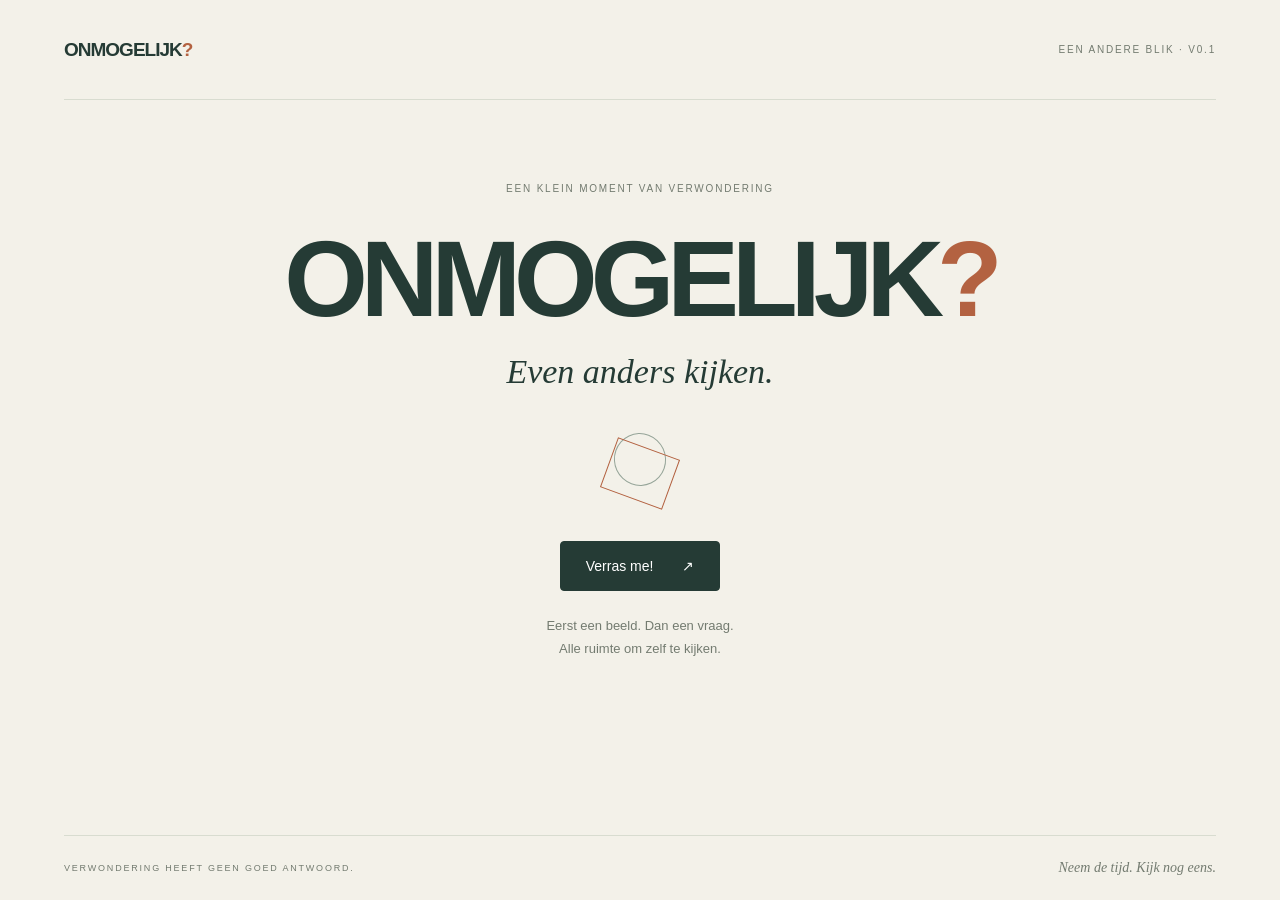
==== index.html @ 4397e981 "Build ONMOGELIJK perspective app v0.1" ====
<!doctype html>
<html lang="nl">
<head>
  <meta charset="utf-8">
  <meta name="viewport" content="width=device-width, initial-scale=1">
  <meta name="theme-color" content="#f3f1e9">
  <meta name="description" content="Een klein moment van verwondering. Eerst een onverwacht beeld, dan een open vraag.">
  <title>ONMOGELIJK? — Even anders kijken.</title>
  <link rel="stylesheet" href="style.css">
  <script type="module" src="app.js"></script>
</head>
<body>
  <header><a class="wordmark" href="./" aria-label="ONMOGELIJK? — terug naar het begin">ONMOGELIJK<span>?</span></a><span class="edition">EEN ANDERE BLIK · V0.1</span></header>
  <main>
    <section id="intro" class="intro" aria-labelledby="title">
      <p class="eyebrow">EEN KLEIN MOMENT VAN VERWONDERING</p>
      <h1 id="title">ONMOGELIJK<span>?</span></h1>
      <p class="subtitle">Even anders kijken.</p>
      <div class="intro-mark" aria-hidden="true"><span></span><i></i></div>
      <button id="start" class="primary" disabled>Verras me! <span aria-hidden="true">↗</span></button>
      <p class="hint">Eerst een beeld. Dan een vraag.<br>Alle ruimte om zelf te kijken.</p>
    </section>
    <section id="experience" class="experience" hidden aria-label="Een andere blik">
      <figure>
        <div class="image-wrap"><img id="card-image" alt="" width="1200" height="800"><span class="placeholder-label">TIJDELIJKE PROEFKAART <span id="card-number"></span></span></div>
        <figcaption><span>KIJK MAAR EVEN.</span><span>JE HOEFT NIETS OP TE LOSSEN.</span></figcaption>
      </figure>
      <div class="reflection">
        <button id="reveal" class="primary">Ontdek de vraag <span aria-hidden="true">↓</span></button>
        <div id="question-panel" hidden>
          <p class="eyebrow">EEN VRAAG OM BIJ STIL TE STAAN</p>
          <p id="question" class="question" tabindex="-1" aria-live="polite" aria-atomic="true"></p>
          <div class="actions"><button id="another" class="secondary">Andere vraag <span aria-hidden="true">↻</span></button><button id="next" class="primary">Verras me opnieuw! <span aria-hidden="true">↗</span></button></div>
        </div>
      </div>
    </section>
    <p id="status" class="status" role="status">De kaarten worden klaargelegd…</p>
    <noscript><p>Schakel JavaScript in om de kaarten te ontdekken.</p></noscript>
  </main>
  <footer><span>VERWONDERING HEEFT GEEN GOED ANTWOORD.</span><span>Neem de tijd. Kijk nog eens.</span></footer>
</body>
</html>
---- style.css ----
:root{color-scheme:light;--paper:#f3f1e9;--ink:#253b35;--muted:#737b70;--accent:#b36241;--line:#d8dcd0}*{box-sizing:border-box}body{margin:0;background:var(--paper);color:var(--ink);font-family:Arial,Helvetica,sans-serif;min-height:100svh;display:flex;flex-direction:column}header,footer{display:flex;align-items:center;justify-content:space-between;gap:24px;margin:0 5vw}header{height:100px;border-bottom:1px solid var(--line)}.wordmark{font-size:19px;font-weight:800;letter-spacing:-1px;text-decoration:none;color:inherit}.wordmark span,h1 span{color:var(--accent)}.edition,.eyebrow,figcaption,footer,.placeholder-label{font-size:10px;letter-spacing:1.8px}.edition{color:var(--muted)}main{flex:1;width:100%;max-width:1320px;margin:auto;padding:0 5vw}.intro{text-align:center;padding:70px 0 58px}.eyebrow{color:var(--muted);line-height:1.7}h1{font-size:clamp(48px,8.4vw,110px);letter-spacing:-.065em;line-height:1.05;margin:26px 0 17px;font-weight:800}.subtitle{font-family:Georgia,serif;font-style:italic;font-size:clamp(24px,3vw,34px);margin:0}.intro-mark{position:relative;width:80px;height:90px;margin:30px auto}.intro-mark span{position:absolute;inset:12px 14px 25px;border:1px solid #96a599;border-radius:50%;transform:rotate(-25deg)}.intro-mark i{position:absolute;inset:26px 7px 11px;border:1px solid var(--accent);transform:rotate(20deg)}button{font:inherit;font-size:14px;cursor:pointer;min-height:50px;padding:15px 25px;border-radius:4px;transition:background .2s,transform .2s;border:1px solid var(--ink)}button span{margin-left:25px}.primary{background:var(--ink);color:#fff}.primary:hover{background:#3c554b;transform:translateY(-1px)}.secondary{background:transparent;color:var(--ink);border-color:#bfc6b9}.secondary:hover{background:#e7e9df}button:disabled{opacity:.5;cursor:wait}button:focus-visible,a:focus-visible{outline:3px solid var(--accent);outline-offset:5px}.hint{font-size:13px;line-height:1.8;color:var(--muted);margin-top:23px}footer{padding:24px 0;border-top:1px solid var(--line);color:var(--muted);font-size:9px}footer span:last-child{font-family:Georgia,serif;font-style:italic;font-size:14px;letter-spacing:0}.experience{max-width:1000px;margin:38px auto 48px}figure{margin:0}.image-wrap{position:relative;background:#dce2d8;border-radius:5px;overflow:hidden}img{display:block;width:100%;height:auto;max-height:58svh;object-fit:contain}.placeholder-label{position:absolute;bottom:16px;left:16px;background:#f3f1e9e8;padding:9px 12px;font-size:9px;letter-spacing:1px}figcaption{display:flex;justify-content:space-between;gap:16px;font-size:9px;color:var(--muted);padding:15px 0;border-bottom:1px solid var(--line)}.reflection{text-align:center;margin-top:28px;min-height:90px}.question{font-family:Georgia,serif;font-size:clamp(24px,3.5vw,36px);line-height:1.35;margin:15px auto 28px;max-width:760px}.question:focus{outline:none}.actions{display:flex;justify-content:center;gap:12px;flex-wrap:wrap}.status{text-align:center;font-size:14px;color:var(--accent)}.status:empty{display:none}[hidden]{display:none!important}.experience,.question{animation:appear .6s ease both}@keyframes appear{from{opacity:0;transform:translateY(8px)}to{opacity:1;transform:translateY(0)}}@media(max-width:600px){header{height:76px}.edition{font-size:8px;letter-spacing:1px}.intro{padding:66px 0 44px}footer{align-items:flex-start;flex-direction:column;gap:12px}.experience{margin-top:24px}figcaption{font-size:8px;letter-spacing:1px}figcaption span:last-child{max-width:140px;text-align:right}.placeholder-label{font-size:8px;left:10px;bottom:10px}.actions{flex-direction:column}.actions button{width:100%}}@media(prefers-reduced-motion:reduce){*,*::before,*::after{animation:none!important;transition:none!important}}
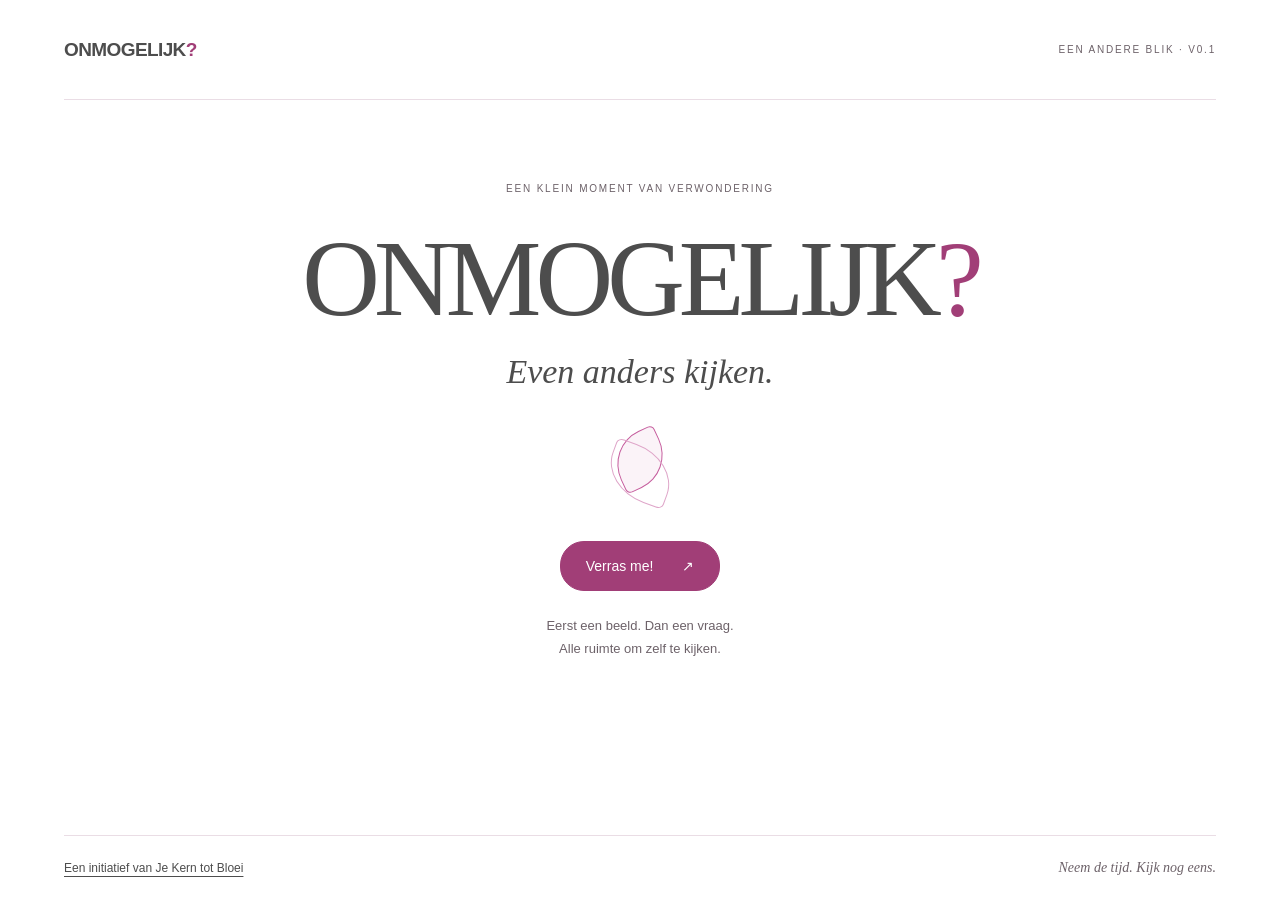
==== commit 3ba72c34: "Refine dream concept cards and Je Kern tot Bloei styling" ====
--- a/index.html
+++ b/index.html
@@ -3,7 +3,7 @@
 <head>
   <meta charset="utf-8">
   <meta name="viewport" content="width=device-width, initial-scale=1">
-  <meta name="theme-color" content="#f3f1e9">
+  <meta name="theme-color" content="#ffffff">
   <meta name="description" content="Een klein moment van verwondering. Eerst een onverwacht beeld, dan een open vraag.">
   <title>ONMOGELIJK? — Even anders kijken.</title>
   <link rel="stylesheet" href="style.css">
@@ -22,7 +22,7 @@
     </section>
     <section id="experience" class="experience" hidden aria-label="Een andere blik">
       <figure>
-        <div class="image-wrap"><img id="card-image" alt="" width="1200" height="800"><span class="placeholder-label">TIJDELIJKE PROEFKAART <span id="card-number"></span></span></div>
+        <div class="image-wrap"><img id="card-image" alt="" width="1200" height="800"><span id="card-label" class="placeholder-label">TIJDELIJKE PROEFKAART <span id="card-number"></span></span></div>
         <figcaption><span>KIJK MAAR EVEN.</span><span>JE HOEFT NIETS OP TE LOSSEN.</span></figcaption>
       </figure>
       <div class="reflection">
@@ -37,6 +37,6 @@
     <p id="status" class="status" role="status">De kaarten worden klaargelegd…</p>
     <noscript><p>Schakel JavaScript in om de kaarten te ontdekken.</p></noscript>
   </main>
-  <footer><span>VERWONDERING HEEFT GEEN GOED ANTWOORD.</span><span>Neem de tijd. Kijk nog eens.</span></footer>
+  <footer><a href="https://www.jekerntotbloei.nl/">Een initiatief van Je Kern tot Bloei</a><span>Neem de tijd. Kijk nog eens.</span></footer>
 </body>
 </html>
--- a/style.css
+++ b/style.css
@@ -1 +1,16 @@
-:root{color-scheme:light;--paper:#f3f1e9;--ink:#253b35;--muted:#737b70;--accent:#b36241;--line:#d8dcd0}*{box-sizing:border-box}body{margin:0;background:var(--paper);color:var(--ink);font-family:Arial,Helvetica,sans-serif;min-height:100svh;display:flex;flex-direction:column}header,footer{display:flex;align-items:center;justify-content:space-between;gap:24px;margin:0 5vw}header{height:100px;border-bottom:1px solid var(--line)}.wordmark{font-size:19px;font-weight:800;letter-spacing:-1px;text-decoration:none;color:inherit}.wordmark span,h1 span{color:var(--accent)}.edition,.eyebrow,figcaption,footer,.placeholder-label{font-size:10px;letter-spacing:1.8px}.edition{color:var(--muted)}main{flex:1;width:100%;max-width:1320px;margin:auto;padding:0 5vw}.intro{text-align:center;padding:70px 0 58px}.eyebrow{color:var(--muted);line-height:1.7}h1{font-size:clamp(48px,8.4vw,110px);letter-spacing:-.065em;line-height:1.05;margin:26px 0 17px;font-weight:800}.subtitle{font-family:Georgia,serif;font-style:italic;font-size:clamp(24px,3vw,34px);margin:0}.intro-mark{position:relative;width:80px;height:90px;margin:30px auto}.intro-mark span{position:absolute;inset:12px 14px 25px;border:1px solid #96a599;border-radius:50%;transform:rotate(-25deg)}.intro-mark i{position:absolute;inset:26px 7px 11px;border:1px solid var(--accent);transform:rotate(20deg)}button{font:inherit;font-size:14px;cursor:pointer;min-height:50px;padding:15px 25px;border-radius:4px;transition:background .2s,transform .2s;border:1px solid var(--ink)}button span{margin-left:25px}.primary{background:var(--ink);color:#fff}.primary:hover{background:#3c554b;transform:translateY(-1px)}.secondary{background:transparent;color:var(--ink);border-color:#bfc6b9}.secondary:hover{background:#e7e9df}button:disabled{opacity:.5;cursor:wait}button:focus-visible,a:focus-visible{outline:3px solid var(--accent);outline-offset:5px}.hint{font-size:13px;line-height:1.8;color:var(--muted);margin-top:23px}footer{padding:24px 0;border-top:1px solid var(--line);color:var(--muted);font-size:9px}footer span:last-child{font-family:Georgia,serif;font-style:italic;font-size:14px;letter-spacing:0}.experience{max-width:1000px;margin:38px auto 48px}figure{margin:0}.image-wrap{position:relative;background:#dce2d8;border-radius:5px;overflow:hidden}img{display:block;width:100%;height:auto;max-height:58svh;object-fit:contain}.placeholder-label{position:absolute;bottom:16px;left:16px;background:#f3f1e9e8;padding:9px 12px;font-size:9px;letter-spacing:1px}figcaption{display:flex;justify-content:space-between;gap:16px;font-size:9px;color:var(--muted);padding:15px 0;border-bottom:1px solid var(--line)}.reflection{text-align:center;margin-top:28px;min-height:90px}.question{font-family:Georgia,serif;font-size:clamp(24px,3.5vw,36px);line-height:1.35;margin:15px auto 28px;max-width:760px}.question:focus{outline:none}.actions{display:flex;justify-content:center;gap:12px;flex-wrap:wrap}.status{text-align:center;font-size:14px;color:var(--accent)}.status:empty{display:none}[hidden]{display:none!important}.experience,.question{animation:appear .6s ease both}@keyframes appear{from{opacity:0;transform:translateY(8px)}to{opacity:1;transform:translateY(0)}}@media(max-width:600px){header{height:76px}.edition{font-size:8px;letter-spacing:1px}.intro{padding:66px 0 44px}footer{align-items:flex-start;flex-direction:column;gap:12px}.experience{margin-top:24px}figcaption{font-size:8px;letter-spacing:1px}figcaption span:last-child{max-width:140px;text-align:right}.placeholder-label{font-size:8px;left:10px;bottom:10px}.actions{flex-direction:column}.actions button{width:100%}}@media(prefers-reduced-motion:reduce){*,*::before,*::after{animation:none!important;transition:none!important}}
+:root{color-scheme:light;--paper:#fff;--ink:#4d4d4d;--muted:#6d6269;--accent:#a13e77;--line:#eadde5;--pink:#c65e9e;--pink-light:#dfa6c9}*{box-sizing:border-box}body{margin:0;background:var(--paper);color:var(--ink);font-family:Arial,Helvetica,sans-serif;min-height:100svh;display:flex;flex-direction:column}header,footer{display:flex;align-items:center;justify-content:space-between;gap:24px;margin:0 5vw}header{height:100px;border-bottom:1px solid var(--line)}.wordmark{font-size:19px;font-weight:800;letter-spacing:-1px;text-decoration:none;color:inherit}.wordmark span,h1 span{color:var(--accent)}.edition,.eyebrow,figcaption,footer,.placeholder-label{font-size:10px;letter-spacing:1.8px}.edition{color:var(--muted)}main{flex:1;width:100%;max-width:1320px;margin:auto;padding:0 5vw}.intro{text-align:center;padding:70px 0 58px}.eyebrow{color:var(--muted);line-height:1.7}h1{font-size:clamp(48px,8.4vw,110px);letter-spacing:-.065em;line-height:1.05;margin:26px 0 17px;font-weight:800}.subtitle{font-family:Georgia,serif;font-style:italic;font-size:clamp(24px,3vw,34px);margin:0}.intro-mark{position:relative;width:80px;height:90px;margin:30px auto}.intro-mark span{position:absolute;inset:12px 14px 25px;border:1px solid var(--pink-light);border-radius:50%;transform:rotate(-25deg)}.intro-mark i{position:absolute;inset:26px 7px 11px;border:1px solid var(--accent);transform:rotate(20deg)}button{font:inherit;font-size:14px;cursor:pointer;min-height:50px;padding:15px 25px;border-radius:4px;transition:background .2s,transform .2s;border:1px solid var(--ink)}button span{margin-left:25px}.primary{background:var(--ink);color:#fff}.primary:hover{background:#82305f;transform:translateY(-1px)}.secondary{background:transparent;color:var(--ink);border-color:#cbaabd}.secondary:hover{background:#faf0f6}button:disabled{opacity:.5;cursor:wait}button:focus-visible,a:focus-visible{outline:3px solid var(--accent);outline-offset:5px}.hint{font-size:13px;line-height:1.8;color:var(--muted);margin-top:23px}footer{padding:24px 0;border-top:1px solid var(--line);color:var(--muted);font-size:9px}footer span:last-child{font-family:Georgia,serif;font-style:italic;font-size:14px;letter-spacing:0}.experience{max-width:1000px;margin:38px auto 48px}figure{margin:0}.image-wrap{position:relative;background:#f8f3f6;border-radius:5px;overflow:hidden}img{display:block;width:100%;height:auto;max-height:58svh;object-fit:contain}.placeholder-label{position:absolute;bottom:16px;left:16px;background:#fffffff0;padding:9px 12px;font-size:9px;letter-spacing:1px}figcaption{display:flex;justify-content:space-between;gap:16px;font-size:9px;color:var(--muted);padding:15px 0;border-bottom:1px solid var(--line)}.reflection{text-align:center;margin-top:28px;min-height:90px}.question{font-family:Georgia,serif;font-size:clamp(24px,3.5vw,36px);line-height:1.35;margin:15px auto 28px;max-width:760px}.question:focus{outline:none}.actions{display:flex;justify-content:center;gap:12px;flex-wrap:wrap}.status{text-align:center;font-size:14px;color:var(--accent)}.status:empty{display:none}[hidden]{display:none!important}.experience,.question{animation:appear .6s ease both}@keyframes appear{from{opacity:0;transform:translateY(8px)}to{opacity:1;transform:translateY(0)}}@media(max-width:600px){header{height:76px}.edition{font-size:8px;letter-spacing:1px}.intro{padding:66px 0 44px}footer{align-items:flex-start;flex-direction:column;gap:12px}.experience{margin-top:24px}figcaption{font-size:8px;letter-spacing:1px}figcaption span:last-child{max-width:140px;text-align:right}.placeholder-label{font-size:8px;left:10px;bottom:10px}.actions{flex-direction:column}.actions button{width:100%}}@media(prefers-reduced-motion:reduce){*,*::before,*::after{animation:none!important;transition:none!important}}
+
+/* Palet visueel afgeleid van het aangeleverde logo; exacte merkspecificaties ontbreken. */
+footer a{color:var(--ink);font-size:12px;letter-spacing:0;text-underline-offset:4px}
+.image-wrap{aspect-ratio:3/2;display:grid;place-items:center}
+.image-wrap img{max-height:none;max-width:100%;width:100%;height:100%;object-fit:contain}
+.experience{max-width:1100px}
+@media(max-width:600px){.placeholder-label{position:static;display:block;border-top:1px solid var(--line);text-align:center}.image-wrap{display:block;aspect-ratio:auto}.image-wrap img{height:auto}}
+@media(prefers-reduced-motion:no-preference){.image-wrap img,.question{animation:appear .6s ease both}}
+
+.primary{background:var(--accent);border-color:var(--accent);border-radius:24px}
+.secondary{border-radius:24px}
+h1{font-family:Georgia,serif;font-weight:400;letter-spacing:-.055em}
+.intro-mark span{border-radius:70% 10% 70% 10%;border-color:var(--pink);background:#c65e9e12}
+.intro-mark i{border-radius:10% 70% 10% 70%;border-color:var(--pink-light)}
+.wordmark{font-weight:600;letter-spacing:-.6px}
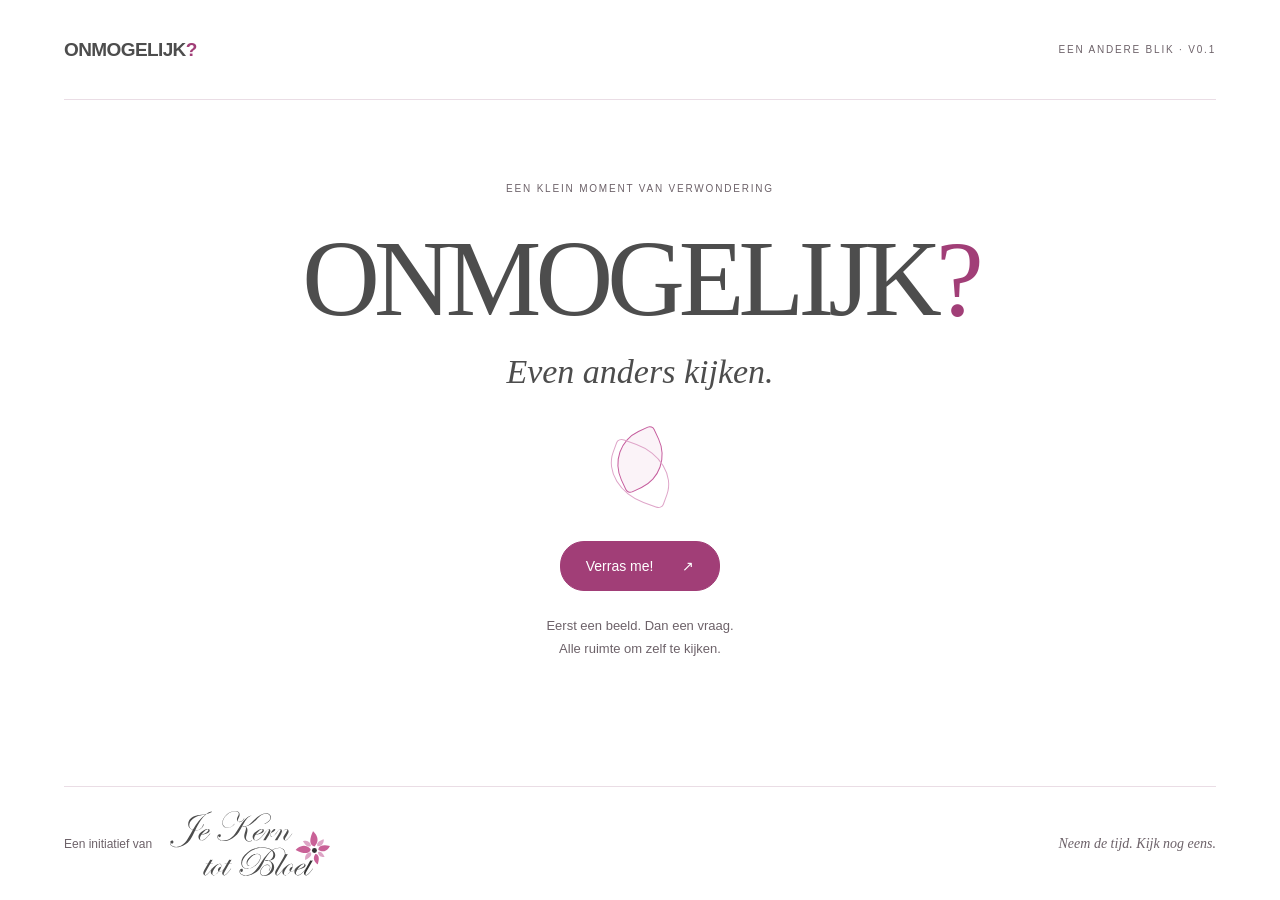
==== commit 54a11bf0: "Add supplied Je Kern tot Bloei logo" ====
--- a/index.html
+++ b/index.html
@@ -37,6 +37,6 @@
     <p id="status" class="status" role="status">De kaarten worden klaargelegd…</p>
     <noscript><p>Schakel JavaScript in om de kaarten te ontdekken.</p></noscript>
   </main>
-  <footer><a href="https://www.jekerntotbloei.nl/">Een initiatief van Je Kern tot Bloei</a><span>Neem de tijd. Kijk nog eens.</span></footer>
+  <footer><a class="brand-credit" href="https://www.jekerntotbloei.nl/"><span>Een initiatief van</span><img class="brand-logo" src="assets/logo.svg" alt="Je Kern tot Bloei" width="1718" height="693"></a><span>Neem de tijd. Kijk nog eens.</span></footer>
 </body>
 </html>
--- a/style.css
+++ b/style.css
@@ -14,3 +14,8 @@
 .intro-mark span{border-radius:70% 10% 70% 10%;border-color:var(--pink);background:#c65e9e12}
 .intro-mark i{border-radius:10% 70% 10% 70%;border-color:var(--pink-light)}
 .wordmark{font-weight:600;letter-spacing:-.6px}
+
+.brand-credit{display:flex;align-items:center;gap:18px;text-decoration:none}
+footer .brand-credit span{font:12px Arial,Helvetica,sans-serif;letter-spacing:0;color:var(--muted)}
+.brand-logo{display:block;width:160px;height:auto;max-height:none}
+@media(max-width:600px){.brand-credit{gap:14px}.brand-logo{width:140px}}
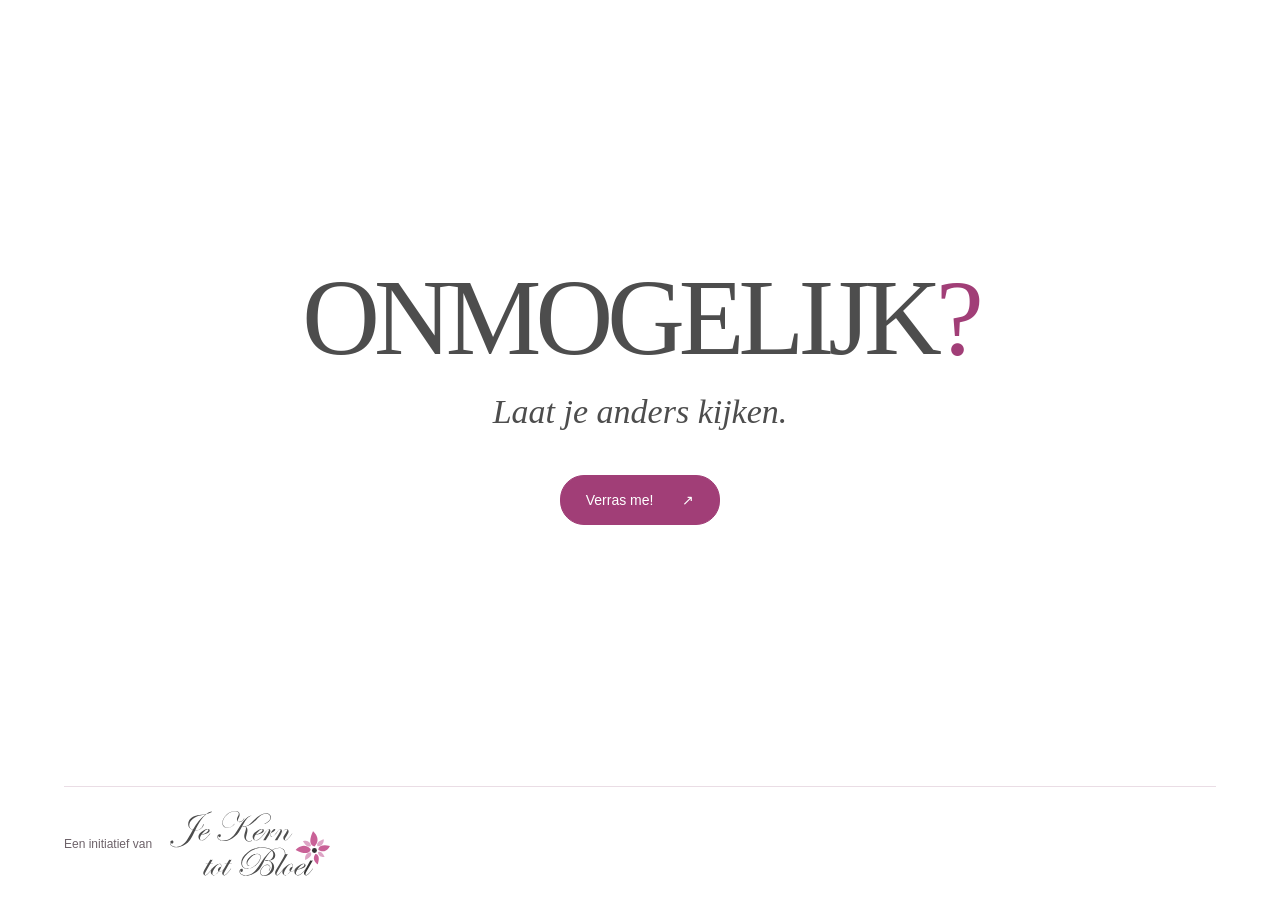
==== commit 0c1505ee: "Simplify landing page copy and layout" ====
--- a/index.html
+++ b/index.html
@@ -5,7 +5,7 @@
   <meta name="viewport" content="width=device-width, initial-scale=1">
   <meta name="theme-color" content="#ffffff">
   <meta name="description" content="Een klein moment van verwondering. Eerst een onverwacht beeld, dan een open vraag.">
-  <title>ONMOGELIJK? — Even anders kijken.</title>
+  <title>ONMOGELIJK? — Laat je anders kijken.</title>
   <link rel="stylesheet" href="style.css">
   <script type="module" src="app.js"></script>
 </head>
@@ -13,12 +13,9 @@
   <header><a class="wordmark" href="./" aria-label="ONMOGELIJK? — terug naar het begin">ONMOGELIJK<span>?</span></a><span class="edition">EEN ANDERE BLIK · V0.1</span></header>
   <main>
     <section id="intro" class="intro" aria-labelledby="title">
-      <p class="eyebrow">EEN KLEIN MOMENT VAN VERWONDERING</p>
       <h1 id="title">ONMOGELIJK<span>?</span></h1>
-      <p class="subtitle">Even anders kijken.</p>
-      <div class="intro-mark" aria-hidden="true"><span></span><i></i></div>
+      <p class="subtitle">Laat je anders kijken.</p>
       <button id="start" class="primary" disabled>Verras me! <span aria-hidden="true">↗</span></button>
-      <p class="hint">Eerst een beeld. Dan een vraag.<br>Alle ruimte om zelf te kijken.</p>
     </section>
     <section id="experience" class="experience" hidden aria-label="Een andere blik">
       <figure>
@@ -37,6 +34,6 @@
     <p id="status" class="status" role="status">De kaarten worden klaargelegd…</p>
     <noscript><p>Schakel JavaScript in om de kaarten te ontdekken.</p></noscript>
   </main>
-  <footer><a class="brand-credit" href="https://www.jekerntotbloei.nl/"><span>Een initiatief van</span><img class="brand-logo" src="assets/logo.svg" alt="Je Kern tot Bloei" width="1718" height="693"></a><span>Neem de tijd. Kijk nog eens.</span></footer>
+  <footer><a class="brand-credit" href="https://www.jekerntotbloei.nl/"><span>Een initiatief van</span><img class="brand-logo" src="assets/logo.svg" alt="Je Kern tot Bloei" width="1718" height="693"></a></footer>
 </body>
 </html>
--- a/style.css
+++ b/style.css
@@ -19,3 +19,11 @@
 footer .brand-credit span{font:12px Arial,Helvetica,sans-serif;letter-spacing:0;color:var(--muted)}
 .brand-logo{display:block;width:160px;height:auto;max-height:none}
 @media(max-width:600px){.brand-credit{gap:14px}.brand-logo{width:140px}}
+
+/* Startscherm: alleen titel, slogan, actie en initiatiefvermelding. */
+body:has(#intro:not([hidden])) header{display:none}
+body:has(#intro:not([hidden])) main{display:flex;flex-direction:column;justify-content:center}
+.intro{padding:80px 0}
+.intro h1{margin:0 0 18px}
+.intro #start{margin-top:44px}
+@media(max-width:600px){.intro{padding:64px 0}}
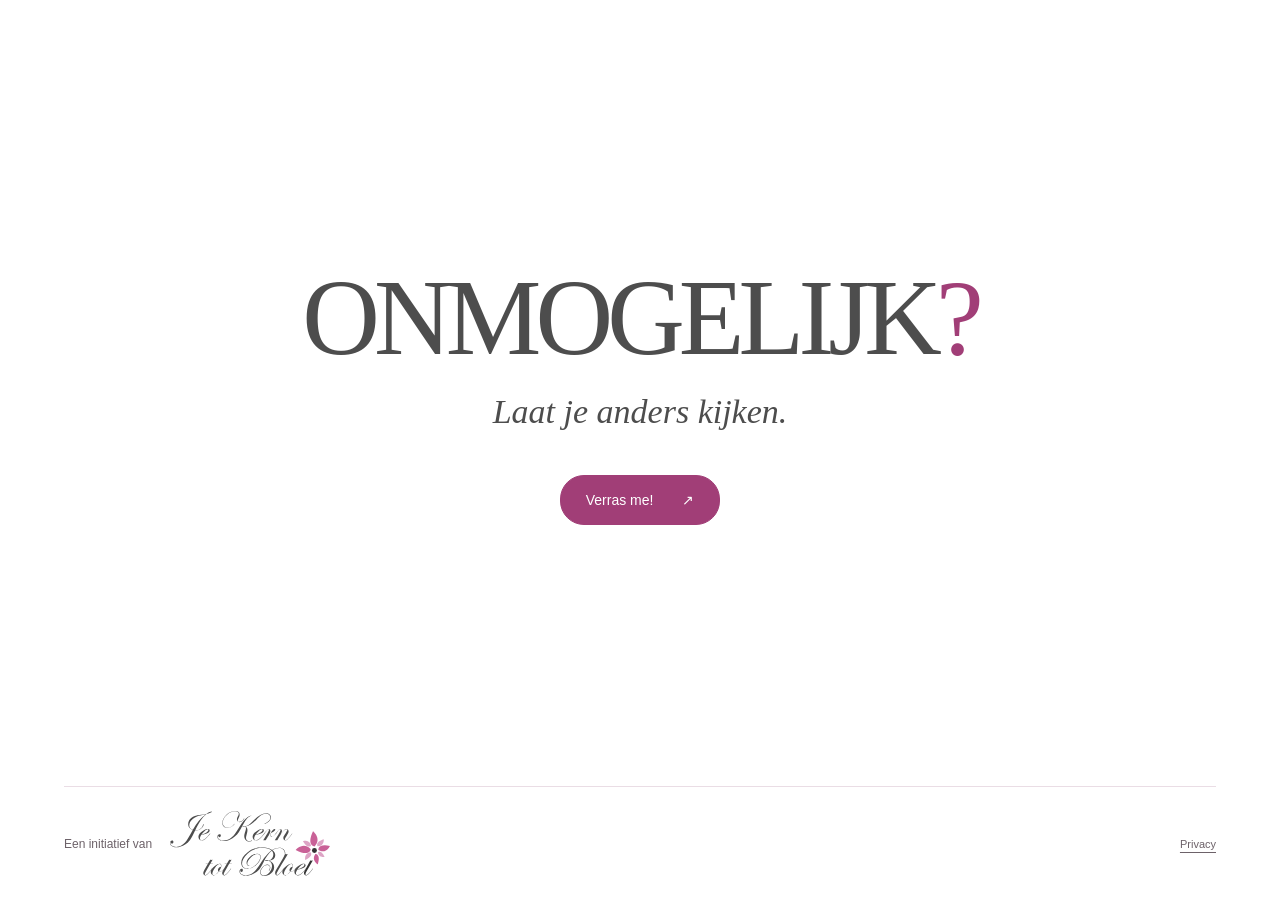
==== commit c6a9bda0: "Add privacy information and static-site security protections" ====
--- a/index.html
+++ b/index.html
@@ -2,6 +2,8 @@
 <html lang="nl">
 <head>
   <meta charset="utf-8">
+  <meta http-equiv="Content-Security-Policy" content="default-src 'none'; script-src 'self'; style-src 'self'; img-src 'self'; connect-src 'self'; font-src 'none'; object-src 'none'; base-uri 'none'; form-action 'none'; frame-src 'none'; worker-src 'none'; manifest-src 'none'">
+  <meta name="referrer" content="no-referrer">
   <meta name="viewport" content="width=device-width, initial-scale=1">
   <meta name="theme-color" content="#ffffff">
   <meta name="description" content="Een klein moment van verwondering. Eerst een onverwacht beeld, dan een open vraag.">
@@ -20,7 +22,6 @@
     <section id="experience" class="experience" hidden aria-label="Een andere blik">
       <figure>
         <div class="image-wrap"><img id="card-image" alt="" width="1200" height="800"><span id="card-label" class="placeholder-label">TIJDELIJKE PROEFKAART <span id="card-number"></span></span></div>
-        <figcaption><span>KIJK MAAR EVEN.</span><span>JE HOEFT NIETS OP TE LOSSEN.</span></figcaption>
       </figure>
       <div class="reflection">
         <button id="reveal" class="primary">Ontdek de vraag <span aria-hidden="true">↓</span></button>
@@ -34,6 +35,6 @@
     <p id="status" class="status" role="status">De kaarten worden klaargelegd…</p>
     <noscript><p>Schakel JavaScript in om de kaarten te ontdekken.</p></noscript>
   </main>
-  <footer><a class="brand-credit" href="https://www.jekerntotbloei.nl/"><span>Een initiatief van</span><img class="brand-logo" src="assets/logo.svg" alt="Je Kern tot Bloei" width="1718" height="693"></a></footer>
+  <footer><a class="brand-credit" href="https://www.jekerntotbloei.nl/"><span>Een initiatief van</span><img class="brand-logo" src="assets/logo.svg" alt="Je Kern tot Bloei" width="1718" height="693"></a><a class="privacy-link" href="privacy.html">Privacy</a></footer>
 </body>
 </html>
--- a/style.css
+++ b/style.css
@@ -27,3 +27,9 @@
 .intro h1{margin:0 0 18px}
 .intro #start{margin-top:44px}
 @media(max-width:600px){.intro{padding:64px 0}}
+
+.privacy-link{color:var(--muted);font-size:11px;letter-spacing:0;text-underline-offset:4px}
+.privacy-page{max-width:760px;padding-top:40px;padding-bottom:48px;line-height:1.75}
+.privacy-page h1{font-size:clamp(36px,6vw,56px);letter-spacing:-.03em;margin:0 0 24px}
+.privacy-page h2{font-size:18px;line-height:1.4;margin-top:30px}
+.privacy-page a{color:var(--accent);text-underline-offset:3px}
